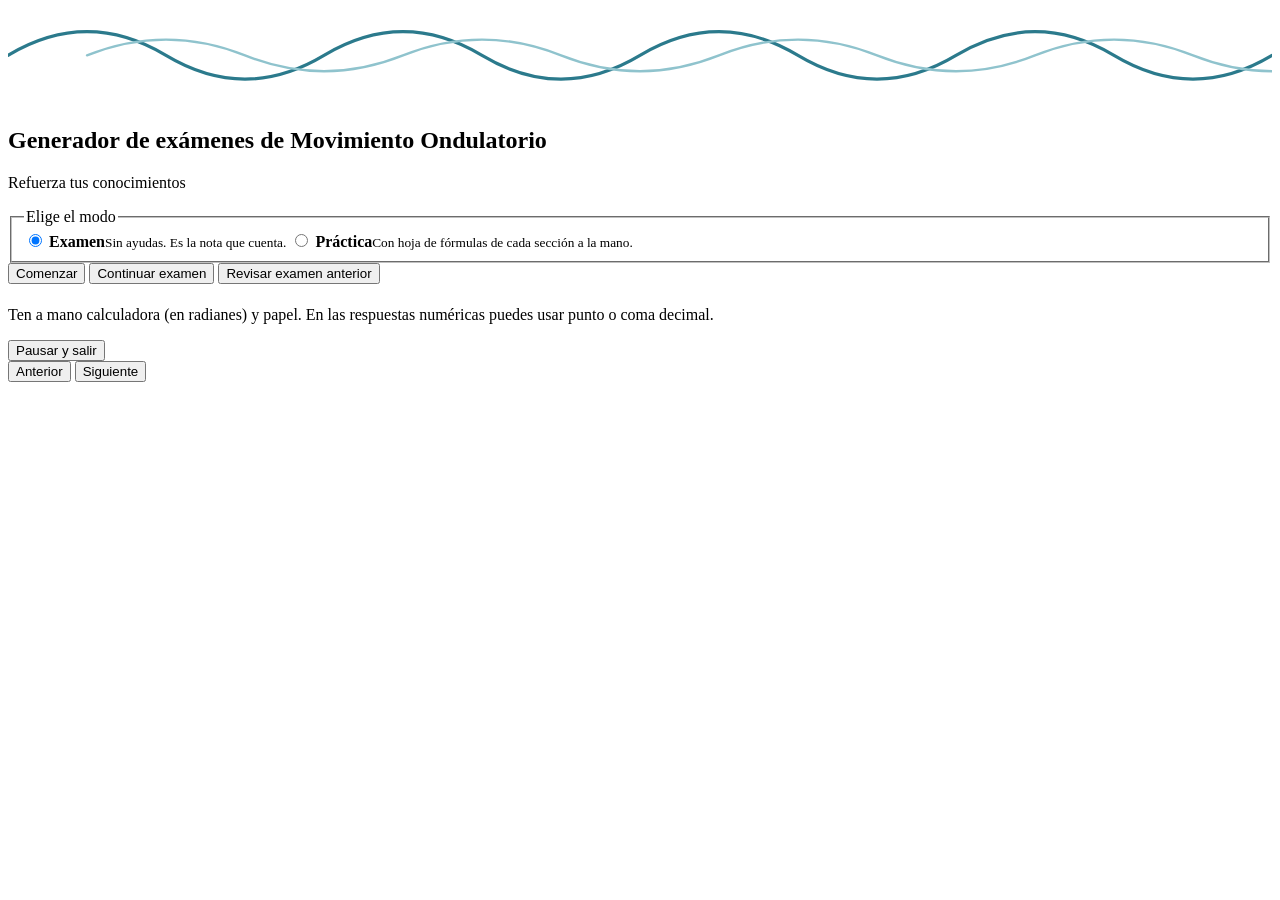
==== index.html @ d8fb47a6 "Version 2.0.0 - separo HTML, CSS, JS" ====
<!DOCTYPE html>
<html lang="es">
<head>
<meta charset="utf-8">
<meta name="viewport" content="width=device-width, initial-scale=1">
<title>Generador de exámenes · Movimiento Ondulatorio</title>
<link rel="stylesheet" href="estilo.css">
</head>
<body>
<div class="wrap">

  <!-- PORTADA -->
  <section id="cover" class="cover" aria-labelledby="coverTitle">
    <div class="wave-box" aria-hidden="true">
      <svg viewBox="0 0 1600 120" preserveAspectRatio="none">
        <path d="M0 60 Q100 0 200 60 T400 60 T600 60 T800 60 T1000 60 T1200 60 T1400 60 T1600 60" fill="none" stroke="#2b7a8c" stroke-width="4" stroke-linecap="round"/>
        <path d="M0 60 Q100 20 200 60 T400 60 T600 60 T800 60 T1000 60 T1200 60 T1400 60 T1600 60" fill="none" stroke="#8fc3cd" stroke-width="3" stroke-linecap="round" transform="translate(100 0)"/>
      </svg>
    </div>
    <h1 id="coverTitle">Generador de exámenes de Movimiento Ondulatorio</h1>
    <p>Refuerza tus conocimientos</p>
    <div class="facts" id="facts"></div>

    <fieldset class="modes">
      <legend>Elige el modo</legend>
      <label class="mode-opt sel" id="modeLabelExam">
        <input type="radio" name="mode" value="exam" checked>
        <span><b>Examen</b><small>Sin ayudas. Es la nota que cuenta.</small></span>
      </label>
      <label class="mode-opt" id="modeLabelPractice">
        <input type="radio" name="mode" value="practice">
        <span><b>Práctica</b><small>Con hoja de fórmulas de cada sección a la mano.</small></span>
      </label>
    </fieldset>

    <div class="actions">
      <button class="btn big" id="startBtn" type="button">Comenzar</button>
      <button class="btn ghost hidden" id="resumeBtn" type="button">Continuar examen</button>
      <button class="btn ghost hidden" id="reviewBtn" type="button">Revisar examen anterior</button>
    </div>
    <p class="hint" style="margin-top:22px">Ten a mano calculadora (en radianes) y papel. En las respuestas numéricas puedes usar punto o coma decimal.</p>
  </section>

  <!-- PREGUNTAS -->
  <section id="quiz" class="hidden" aria-label="Examen en curso">
    <div class="progress-head">
      <span id="progText"></span>
      <span id="secText"></span>
    </div>
    <div class="bar" role="progressbar" aria-valuemin="0" aria-valuemax="20" id="barWrap"><i id="barFill"></i></div>
    <div class="tools">
      <span class="badge" id="modeBadge"></span>
      <button class="btn ghost small" id="pauseBtn" type="button">Pausar y salir</button>
    </div>
    <div class="card" id="qcard"></div>
    <div class="nav">
      <button class="btn ghost" id="prevBtn" type="button">Anterior</button>
      <button class="btn" id="nextBtn" type="button">Siguiente</button>
    </div>
    <div class="sr-only" id="srStatus" aria-live="polite"></div>
  </section>

  <!-- RESULTADOS -->
  <section id="results" class="hidden" aria-label="Resultados"></section>

</div>

<!-- =====================================================================
     BANCO DE PREGUNTAS  (edita aquí para ampliar)
     ---------------------------------------------------------------------
     Cómo añadir una pregunta: copia un objeto y agrégalo AL FINAL del array
     BANK (no reordenes las existentes: el progreso guardado usa la posición).

     Campos comunes
       sec   : 0..4  (índice en SECTIONS)
       type  : "mc" (opción múltiple) | "num" (numérica)
       topic : tema corto; se lista en "Temas huecos" si se falla
       q     : enunciado (HTML simple: <sub>, <sup>, <b>, <span class='formula'>)
       exp   : explicación pedagógica (paso a paso + por qué fallan las otras).
               En "mc" NO cites las opciones por letra: se barajan; cítalas por su contenido.

     Solo "mc"
       opts  : 4 textos; ans = índice (0..3) de la correcta DENTRO de opts.
               El examen baraja el orden al mostrarlas, la lógica no se rompe.

     Solo "num"
       fields: [{ label, unit, ans, tol }]
               tol = error relativo permitido (0.02 = 2 %). Opcional abs = error
               absoluto mínimo permitido (útil si ans es cercano a 0).
               Acepta coma o punto decimal y notación 2.5e-4.
     ===================================================================== -->
<script src="motor.js"></script>
</body>
</html>
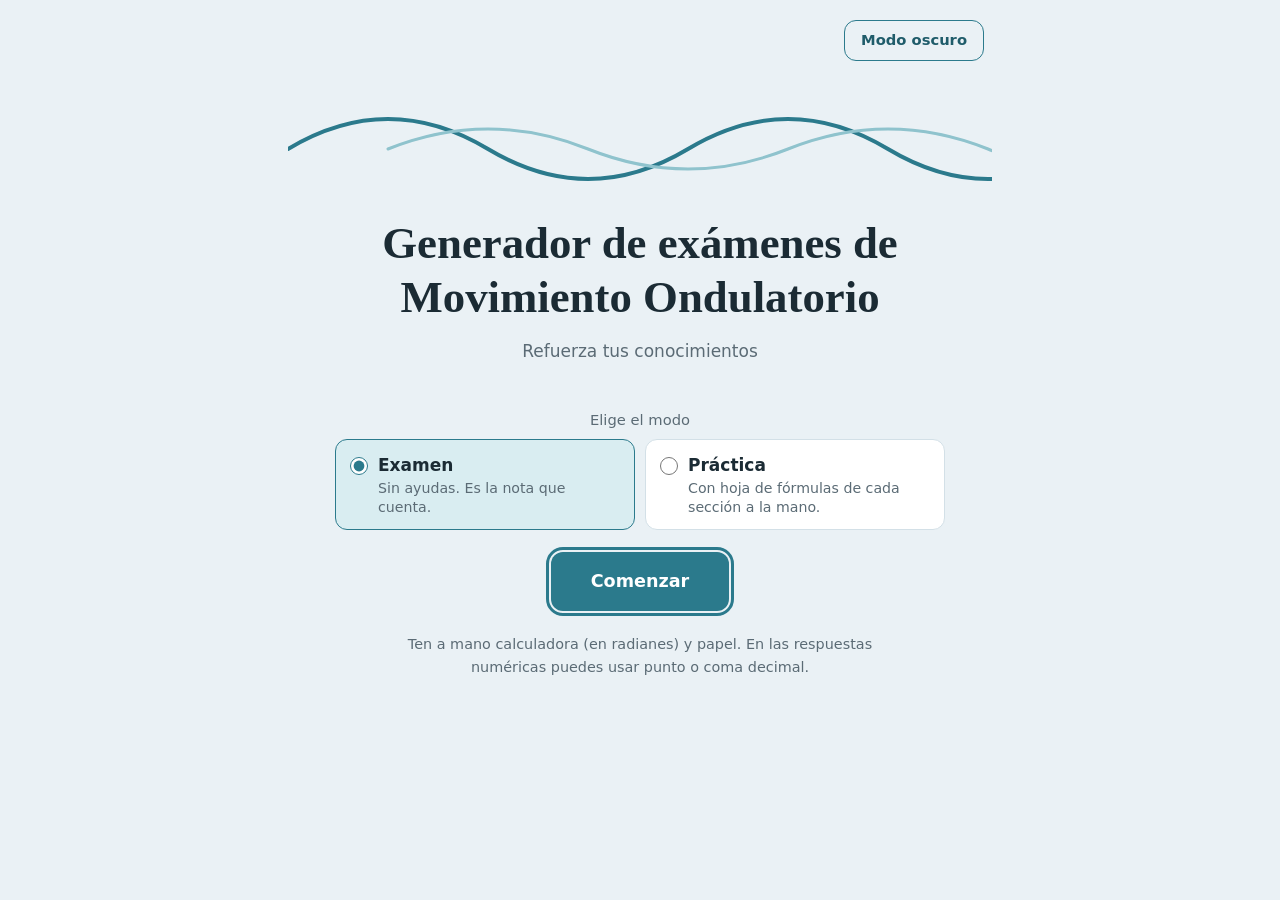
==== commit c3a2c929: "Version 2.1.0 - modo claro y oscuro" ====
--- a/index.html
+++ b/index.html
@@ -4,10 +4,27 @@
 <meta charset="utf-8">
 <meta name="viewport" content="width=device-width, initial-scale=1">
 <title>Generador de exámenes · Movimiento Ondulatorio</title>
-<link rel="stylesheet" href="estilo.css">
+<meta name="color-scheme" content="light dark">
+<script>
+/* Aplica el tema guardado (o el del sistema) antes de pintar, para evitar parpadeos */
+(function () {
+  var t = null;
+  try { t = window.localStorage.getItem("ondas_theme_v1"); } catch (e) {}
+  if (t !== "light" && t !== "dark") {
+    t = (window.matchMedia && window.matchMedia("(prefers-color-scheme: dark)").matches) ? "dark" : "light";
+  }
+  document.documentElement.setAttribute("data-theme", t);
+})();
+</script>
+<link rel="stylesheet" href="estilo.css?v=2">
 </head>
 <body>
 <div class="wrap">
+
+  <!-- CAMBIO DE TEMA -->
+  <div class="topbar">
+    <button class="btn ghost small" id="themeBtn" type="button" aria-pressed="false">Modo oscuro</button>
+  </div>
 
   <!-- PORTADA -->
   <section id="cover" class="cover" aria-labelledby="coverTitle">
@@ -89,6 +106,6 @@
                absoluto mínimo permitido (útil si ans es cercano a 0).
                Acepta coma o punto decimal y notación 2.5e-4.
      ===================================================================== -->
-<script src="motor.js"></script>
+<script src="motor.js?v=2"></script>
 </body>
 </html>
--- a/estilo.css
+++ b/estilo.css
@@ -0,0 +1,225 @@
+/* =====================================================================
+   TEMAS
+   :root                      -> modo claro (por defecto)
+   :root[data-theme="dark"]   -> modo oscuro
+   Para cambiar colores, edita solo las variables de estos dos bloques.
+   ===================================================================== */
+:root {
+    color-scheme: light;
+    --bg: #eaf1f5;
+    --surface: #ffffff;
+    --ink: #1b2b34;
+    --muted: #5b6b75;
+    --line: #d3e0e7;
+    --primary: #2b7a8c;
+    --primary-dark: #1f5c6a;
+    --primary-soft: #d9edf1;
+    --ok: #2e7d55;
+    --ok-soft: #dff2e7;
+    --bad: #b8433a;
+    --bad-soft: #fbe6e3;
+    --radius: 14px;
+    --serif: "Iowan Old Style", "Palatino Linotype", Palatino, Georgia, serif;
+    --sans: system-ui, -apple-system, "Segoe UI", Roboto, "Helvetica Neue", Arial, sans-serif;
+
+    /* variables extra (antes estaban fijas en las reglas) */
+    --btn-ink: #ffffff;
+    --btn-disabled: #b9c9d0;
+    --ghost-disabled-ink: #8aa0a9;
+    --ghost-disabled-line: #b9c9d0;
+    --bar-track: #cfdde4;
+    --card-shadow: rgba(27,43,52,.05);
+    --formula-bg: #f3f8fa;
+    --formula-ink: inherit;
+    --opt-bg: #ffffff;
+    --input-bg: #ffffff;
+    --input-ink: #1b2b34;
+    --sheet-bg: #f6fbfc;
+    --sheet-formula-bg: #ffffff;
+    --score-ink: #1f5c6a;
+    --score-small: #5b6b75;
+    --muted-text: #5b6b75;
+    --gaps-ink: inherit;
+    --secbar-fill: #2b7a8c;
+    --fb-bg: #ffffff;
+    --fb-ink: inherit;
+    --fb-h3: inherit;
+    --tag-bg: #fbe6e3;
+    --tag-ink: #b8433a;
+    --tag-ok-bg: #dff2e7;
+    --tag-ok-ink: #2e7d55;
+    --yours-ink: inherit;
+    --right-ink: inherit;
+    --allgood-ink: #2e7d55;
+}
+
+:root[data-theme="dark"] {
+    color-scheme: dark;
+    --bg: #01141f;
+    --surface: #191919;
+    --ink: #4287aa;
+    --muted: #4287aa;
+    --line: #43b0eb;
+    --primary: #1ac8ef;
+    --primary-dark: #118da9;
+    --primary-soft: #91d7ed;
+    --ok: #0cc04b;
+    --ok-soft: #0cc04b;
+    --bad: #e52416;
+    --bad-soft: #e92c1e;
+
+    --btn-ink: #ffffff;
+    --btn-disabled: #35b6d3;
+    --ghost-disabled-ink: #8aa0a9;
+    --ghost-disabled-line: #b9c9d0;
+    --bar-track: #cfdde4;
+    --card-shadow: rgba(27,43,52,.05);
+    --formula-bg: #3c94b7;
+    --formula-ink: #01141f;
+    --opt-bg: #ffffff;
+    --input-bg: #ffffff;
+    --input-ink: #4287aa;
+    --sheet-bg: #f6fbfc;
+    --sheet-formula-bg: #ffffff;
+    --score-ink: #ffffff;
+    --score-small: #d1d0d0;
+    --muted-text: #10a3d8;
+    --gaps-ink: #1ac8efac;
+    --secbar-fill: #0cc04b;
+    --fb-bg: #000000;
+    --fb-ink: #43b0eb;
+    --fb-h3: #1ac8ef;
+    --tag-bg: #073b76;
+    --tag-ink: #f7f7f7;
+    --tag-ok-bg: #0cc04b;
+    --tag-ok-ink: #ffffff;
+    --yours-ink: #ffffff;
+    --right-ink: #ffffff;
+    --allgood-ink: #0cc04b;
+}
+
+  * { box-sizing: border-box; }
+  html { -webkit-text-size-adjust: 100%; }
+  body {
+    margin: 0;
+    background: var(--bg);
+    color: var(--ink);
+    font-family: var(--sans);
+    font-size: 17px;
+    line-height: 1.55;
+    min-height: 100vh;
+  }
+  .wrap { max-width: 720px; margin: 0 auto; padding: 20px 16px 48px; }
+  h1, h2, h3 { font-family: var(--serif); line-height: 1.2; margin: 0; font-weight: 700; }
+  button { font: inherit; cursor: pointer; }
+  :focus-visible { outline: 3px solid var(--primary); outline-offset: 2px; }
+  [tabindex="-1"]:focus { outline: none; }
+  .sr-only { position: absolute; width: 1px; height: 1px; overflow: hidden; clip: rect(0 0 0 0); white-space: nowrap; }
+
+  /* Botón de tema */
+  .topbar { display: flex; justify-content: flex-end; }
+
+  /* Portada */
+  .cover { text-align: center; padding: 28px 8px 8px; }
+  .cover h1 { font-size: clamp(1.9rem, 7vw, 2.8rem); margin: 8px 0 14px; }
+  .cover p { color: var(--muted); max-width: 33em; margin: 0 auto 10px; }
+  .wave-box { overflow: hidden; height: 120px; margin: 0 -16px 8px; }
+  .wave-box svg { width: 1600px; height: 120px; animation: drift 9s linear infinite; }
+  @keyframes drift { from { transform: translateX(0); } to { transform: translateX(-400px); } }
+  .facts { display: flex; flex-wrap: wrap; gap: 10px; justify-content: center; margin: 22px 0 22px; }
+  .facts span { background: var(--surface); border: 1px solid var(--line); border-radius: 999px; padding: 6px 14px; font-size: .92rem; color: var(--muted); }
+
+  .modes { border: 0; margin: 0 auto 22px; padding: 0; display: flex; flex-wrap: wrap; gap: 10px; justify-content: center; }
+  .modes legend { width: 100%; text-align: center; color: var(--muted); font-size: .92rem; margin-bottom: 8px; padding: 0; }
+  .mode-opt { flex: 1 1 240px; max-width: 300px; text-align: left; display: flex; gap: 10px; align-items: flex-start; background: var(--surface); border: 1.5px solid var(--line); border-radius: 12px; padding: 12px 14px; cursor: pointer; }
+  .mode-opt:hover { border-color: var(--primary); }
+  .mode-opt.sel { border-color: var(--primary); background: var(--primary-soft); }
+  .mode-opt input { margin: 5px 0 0; accent-color: var(--primary); width: 18px; height: 18px; flex: none; }
+  .mode-opt b { display: block; }
+  .mode-opt small { color: var(--muted); display: block; line-height: 1.35; }
+
+  .actions { display: flex; flex-direction: column; align-items: center; gap: 12px; }
+  .btn {
+    border: 0; border-radius: 12px; padding: 13px 26px; font-weight: 600; font-size: 1rem;
+    background: var(--primary); color: var(--btn-ink); transition: background .15s, transform .05s;
+  }
+  .btn:hover { background: var(--primary-dark); }
+  .btn:active { transform: translateY(1px); }
+  .btn.ghost { background: transparent; color: var(--primary-dark); border: 1.5px solid var(--primary); }
+  .btn.ghost:hover { background: var(--primary-soft); }
+  .btn[disabled] { background: var(--btn-disabled); cursor: not-allowed; }
+  .btn.ghost[disabled] { background: transparent; color: var(--ghost-disabled-ink); border-color: var(--ghost-disabled-line); }
+  .btn.big { padding: 16px 40px; font-size: 1.1rem; }
+  .btn.small { padding: 8px 16px; font-size: .92rem; }
+
+  /* Progreso */
+  .progress-head { display: flex; justify-content: space-between; gap: 12px; font-size: .9rem; color: var(--muted); margin-bottom: 8px; flex-wrap: wrap; }
+  .bar { height: 10px; background: var(--bar-track); border-radius: 999px; overflow: hidden; }
+  .bar > i { display: block; height: 100%; width: 0; background: var(--primary); border-radius: 999px; transition: width .3s; }
+  .tools { display: flex; justify-content: space-between; align-items: center; gap: 10px; margin-top: 12px; flex-wrap: wrap; }
+  .badge { font-size: .8rem; padding: 2px 10px; border-radius: 999px; background: var(--primary-soft); color: var(--primary-dark); font-weight: 600; }
+
+  .card { background: var(--surface); border: 1px solid var(--line); border-radius: var(--radius); padding: 24px 20px; margin-top: 18px; box-shadow: 0 1px 2px var(--card-shadow); }
+  .sec-name { font-size: .95rem; color: var(--primary-dark); font-weight: 600; margin-bottom: 10px; }
+  .qtext { font-size: 1.12rem; margin: 0 0 18px; }
+  .qtext sub, .qtext sup, .opt sub, .opt sup, .exp sub, .exp sup, .field label sub, .formula sub, .formula sup { font-size: .75em; line-height: 0; }
+  .formula { display: block; margin: 8px 0; padding: 8px 12px; background: var(--formula-bg); border-radius: 8px; font-family: var(--serif); font-size: 1.05rem; overflow-x: auto; color: var(--formula-ink); }
+
+  .opts { display: grid; gap: 10px; }
+  .opt { display: flex; gap: 12px; align-items: flex-start; padding: 12px 14px; border: 1.5px solid var(--line); border-radius: 12px; cursor: pointer; background: var(--opt-bg); }
+  .opt:hover { border-color: var(--primary); }
+  .opt.sel { border-color: var(--primary); background: var(--primary-soft); }
+  .opt input { margin: 4px 0 0; accent-color: var(--primary); width: 18px; height: 18px; flex: none; }
+
+  .fields { display: grid; gap: 12px; }
+  .field { display: flex; align-items: center; gap: 10px; flex-wrap: wrap; }
+  .field label { font-family: var(--serif); font-size: 1.05rem; min-width: 4.2em; }
+  .field input { width: 9em; max-width: 100%; padding: 10px 12px; font: inherit; border: 1.5px solid var(--line); border-radius: 10px; background: var(--input-bg); color: var(--input-ink); }
+  .field input:focus { border-color: var(--primary); }
+  .field .unit { color: var(--muted); }
+  .hint { color: var(--muted); font-size: .9rem; margin-top: 14px; }
+
+  .sheet { margin-top: 16px; border: 1px dashed var(--primary); border-radius: 12px; background: var(--sheet-bg); }
+  .sheet summary { cursor: pointer; padding: 10px 14px; font-weight: 600; color: var(--primary-dark); }
+  .sheet .formula { margin: 0 14px 8px; background: var(--sheet-formula-bg); }
+  .sheet p { margin: 0 14px 12px; font-size: .9rem; color: var(--muted); }
+
+  .nav { display: flex; justify-content: space-between; gap: 12px; margin-top: 22px; }
+
+  /* Resultados */
+  .score-card { text-align: center; }
+  .score-num { font-family: var(--serif); font-size: 4.5rem; line-height: 1; color: var(--score-ink); }
+  .score-num small { font-size: 1.6rem; color: var(--score-small); }
+  .score-label { font-size: 1.2rem; margin: 6px 0 4px; font-weight: 600; }
+  .muted { color: var(--muted-text); }
+  .secs { display: grid; gap: 12px; margin-top: 20px; text-align: left; }
+  .sec-row .top { display: flex; justify-content: space-between; gap: 10px; font-size: .95rem; margin-bottom: 4px; }
+  .sec-row .bar { height: 8px; }
+  .sec-row .bar > i { background: var(--secbar-fill); }
+  .gaps { margin: 10px 0 0; padding-left: 1.2em; color: var(--gaps-ink); }
+  .gaps li { margin: 4px 0; }
+  .fb { border-radius: 12px; border: 1px solid var(--line); padding: 16px; margin-top: 14px; background: var(--fb-bg); color: var(--fb-ink); }
+  .fb h3 { font-size: 1.02rem; margin-bottom: 8px; color: var(--fb-h3); }
+  .tag { display: inline-block; font-size: .82rem; padding: 2px 10px; border-radius: 999px; background: var(--tag-bg); color: var(--tag-ink); margin-bottom: 8px; }
+  .tag.ok { background: var(--tag-ok-bg); color: var(--tag-ok-ink); }
+  .ans-row { display: grid; gap: 6px; margin: 10px 0; font-size: .96rem; }
+  .ans-row div { padding: 8px 12px; border-radius: 8px; }
+  .ans-row .yours { background: var(--bad-soft); color: var(--yours-ink); }
+  .ans-row .right { background: var(--ok-soft); color: var(--right-ink); }
+  .exp { margin-top: 8px; font-size: .96rem; }
+  .allgood { background: var(--ok-soft); color: var(--allgood-ink); border-radius: 12px; padding: 14px 16px; margin-top: 14px; font-weight: 600; }
+  .retry { display: flex; flex-wrap: wrap; gap: 12px; justify-content: center; margin-top: 28px; }
+  details.okbox { margin-top: 22px; }
+  details.okbox > summary { cursor: pointer; font-weight: 600; color: var(--primary-dark); padding: 6px 0; }
+
+  .hidden { display: none !important; }
+  @media (max-width: 480px) {
+    body { font-size: 16px; }
+    .card { padding: 18px 14px; }
+    .nav .btn { padding: 12px 18px; }
+    .score-num { font-size: 3.8rem; }
+  }
+  @media (prefers-reduced-motion: reduce) {
+    .wave-box svg { animation: none; }
+    .bar > i { transition: none; }
+  }
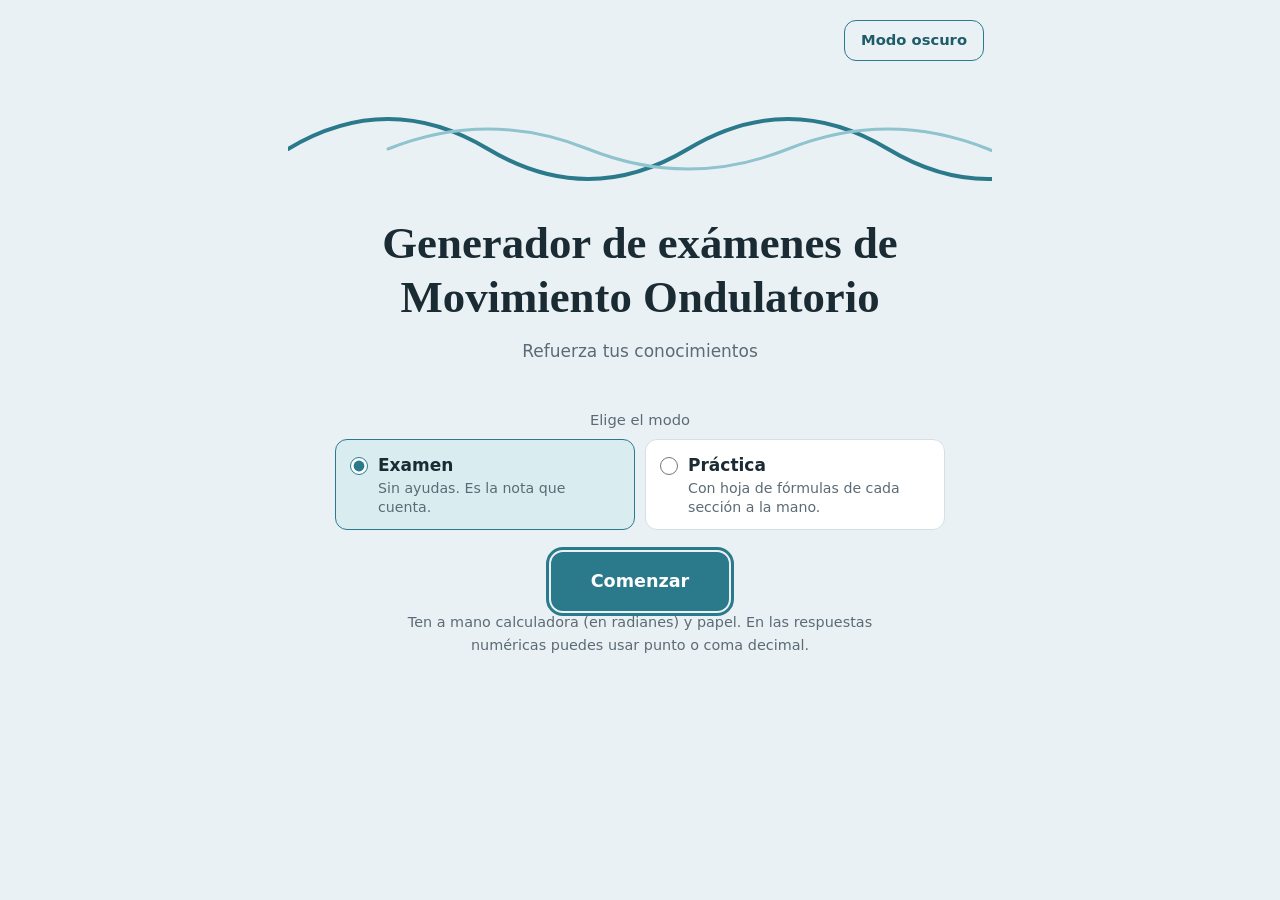
==== commit b1a9e240: "Version 2.1.1 - Separacion total de archivos CSS, HTML, JS" ====
--- a/index.html
+++ b/index.html
@@ -5,17 +5,6 @@
 <meta name="viewport" content="width=device-width, initial-scale=1">
 <title>Generador de exámenes · Movimiento Ondulatorio</title>
 <meta name="color-scheme" content="light dark">
-<script>
-/* Aplica el tema guardado (o el del sistema) antes de pintar, para evitar parpadeos */
-(function () {
-  var t = null;
-  try { t = window.localStorage.getItem("ondas_theme_v1"); } catch (e) {}
-  if (t !== "light" && t !== "dark") {
-    t = (window.matchMedia && window.matchMedia("(prefers-color-scheme: dark)").matches) ? "dark" : "light";
-  }
-  document.documentElement.setAttribute("data-theme", t);
-})();
-</script>
 <link rel="stylesheet" href="estilo.css?v=2">
 </head>
 <body>
@@ -55,7 +44,7 @@
       <button class="btn ghost hidden" id="resumeBtn" type="button">Continuar examen</button>
       <button class="btn ghost hidden" id="reviewBtn" type="button">Revisar examen anterior</button>
     </div>
-    <p class="hint" style="margin-top:22px">Ten a mano calculadora (en radianes) y papel. En las respuestas numéricas puedes usar punto o coma decimal.</p>
+    <p class="hint hint-top">Ten a mano calculadora (en radianes) y papel. En las respuestas numéricas puedes usar punto o coma decimal.</p>
   </section>
 
   <!-- PREGUNTAS -->
@@ -82,30 +71,6 @@
 
 </div>
 
-<!-- =====================================================================
-     BANCO DE PREGUNTAS  (edita aquí para ampliar)
-     ---------------------------------------------------------------------
-     Cómo añadir una pregunta: copia un objeto y agrégalo AL FINAL del array
-     BANK (no reordenes las existentes: el progreso guardado usa la posición).
-
-     Campos comunes
-       sec   : 0..4  (índice en SECTIONS)
-       type  : "mc" (opción múltiple) | "num" (numérica)
-       topic : tema corto; se lista en "Temas huecos" si se falla
-       q     : enunciado (HTML simple: <sub>, <sup>, <b>, <span class='formula'>)
-       exp   : explicación pedagógica (paso a paso + por qué fallan las otras).
-               En "mc" NO cites las opciones por letra: se barajan; cítalas por su contenido.
-
-     Solo "mc"
-       opts  : 4 textos; ans = índice (0..3) de la correcta DENTRO de opts.
-               El examen baraja el orden al mostrarlas, la lógica no se rompe.
-
-     Solo "num"
-       fields: [{ label, unit, ans, tol }]
-               tol = error relativo permitido (0.02 = 2 %). Opcional abs = error
-               absoluto mínimo permitido (útil si ans es cercano a 0).
-               Acepta coma o punto decimal y notación 2.5e-4.
-     ===================================================================== -->
 <script src="motor.js?v=2"></script>
 </body>
 </html>
--- a/estilo.css
+++ b/estilo.css
@@ -178,6 +178,7 @@
   .field input:focus { border-color: var(--primary); }
   .field .unit { color: var(--muted); }
   .hint { color: var(--muted); font-size: .9rem; margin-top: 14px; }
+  .hint-top { margin-top: 22px; }
 
   .sheet { margin-top: 16px; border: 1px dashed var(--primary); border-radius: 12px; background: var(--sheet-bg); }
   .sheet summary { cursor: pointer; padding: 10px 14px; font-weight: 600; color: var(--primary-dark); }
